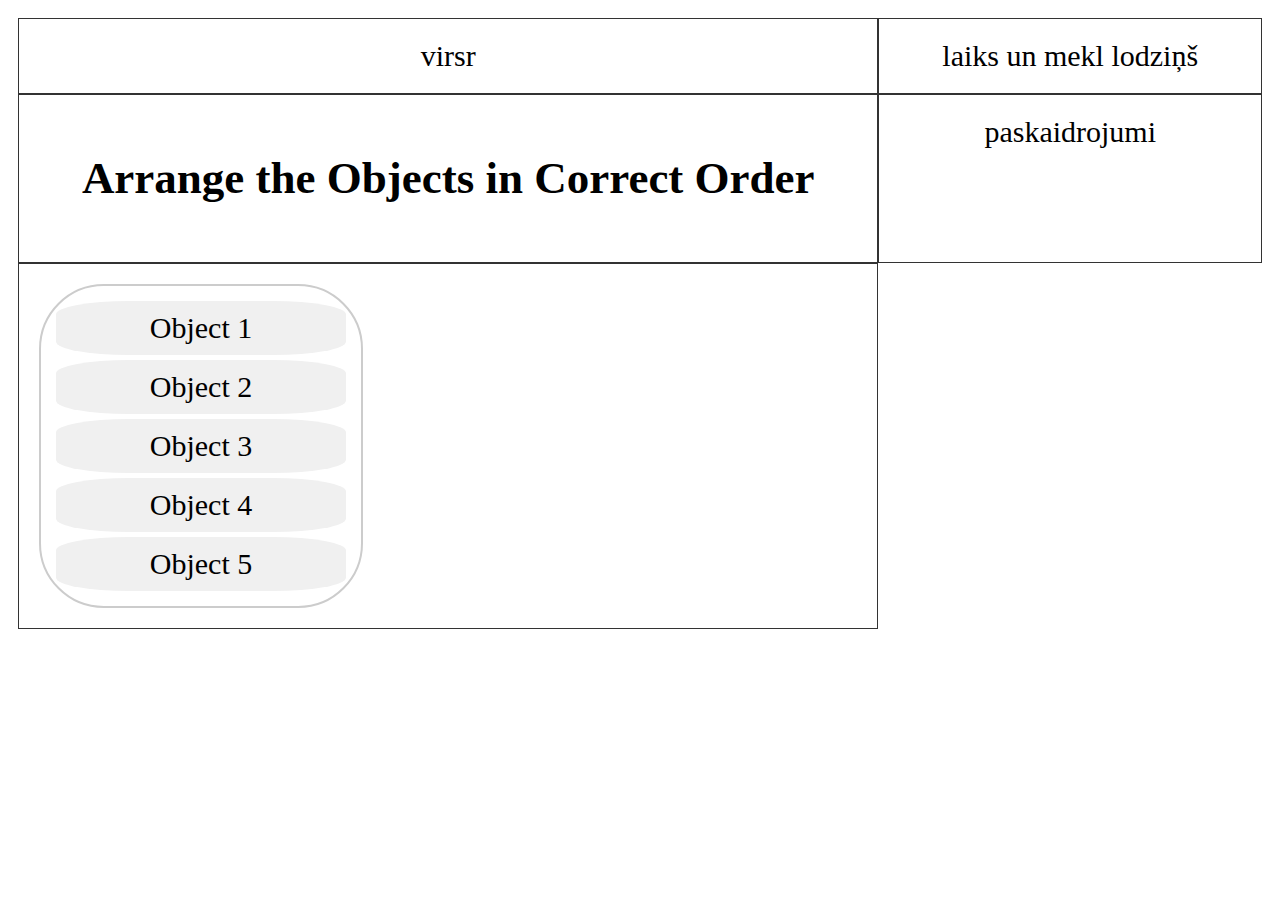
==== lpp2.html @ eb97324a "2 lapas sakums+ tests + grid sakums" ====
<!DOCTYPE html>
<html lang="en">
<head>
    <meta charset="UTF-8">
    <meta name="viewport" content="width=device-width, initial-scale=1.0">
    <title>Tests</title>
    <link rel="stylesheet" href="lpp2.css">
    <link rel="icon" href="/img/favicon.ico"> 
    <link rel="preconnect" href="https://fonts.googleapis.com">
<link rel="preconnect" href="https://fonts.gstatic.com" crossorigin>
<link href="https://fonts.googleapis.com/css2?family=Comfortaa:wght@576&family=Signika:wght@700&display=swap" rel="stylesheet">
</head>
<body>



    <div class="grid-container">
      <div class="grid-item">virsr</div>
      <div class="grid-item">laiks un mekl lodziņš</div>
      <div class="grid-item">    <h2>Arrange the Objects in Correct Order</h2></div>
      <div class="grid-item">paskaidrojumi</div>
      <div class="grid-item">
    <div id="container">
      <div class="draggable" draggable="true">Object 1</div>
      <div class="draggable" draggable="true">Object 2</div>
      <div class="draggable" draggable="true">Object 3</div>
      <div class="draggable" draggable="true">Object 4</div>
      <div class="draggable" draggable="true">Object 5</div>
    </div>
    <div id="message"></div></div>
    </div>
    <script src="lpp2.js"></script>   
</body>
</html>
---- lpp2.css ----
#container {
    width: 300px;
    border: 2px solid #ccc;
    padding: 10px;
    border-radius: 20%;
  }
  
  .draggable {
    margin: 5px;
    padding: 10px;
    background-color: #f0f0f0;
    cursor: pointer;
    border-radius: 25%;
  }
  
  .draggable:hover {
    background-color: #ccc;

  }
  
#message{

}

.grid-container {
    display: grid;
    grid-template-columns: auto auto;
    padding: 10px;
  }
  .grid-item {
    border: 1px solid rgba(0, 0, 0, 0.8);
    padding: 20px;
    font-size: 30px;
    text-align: center;}
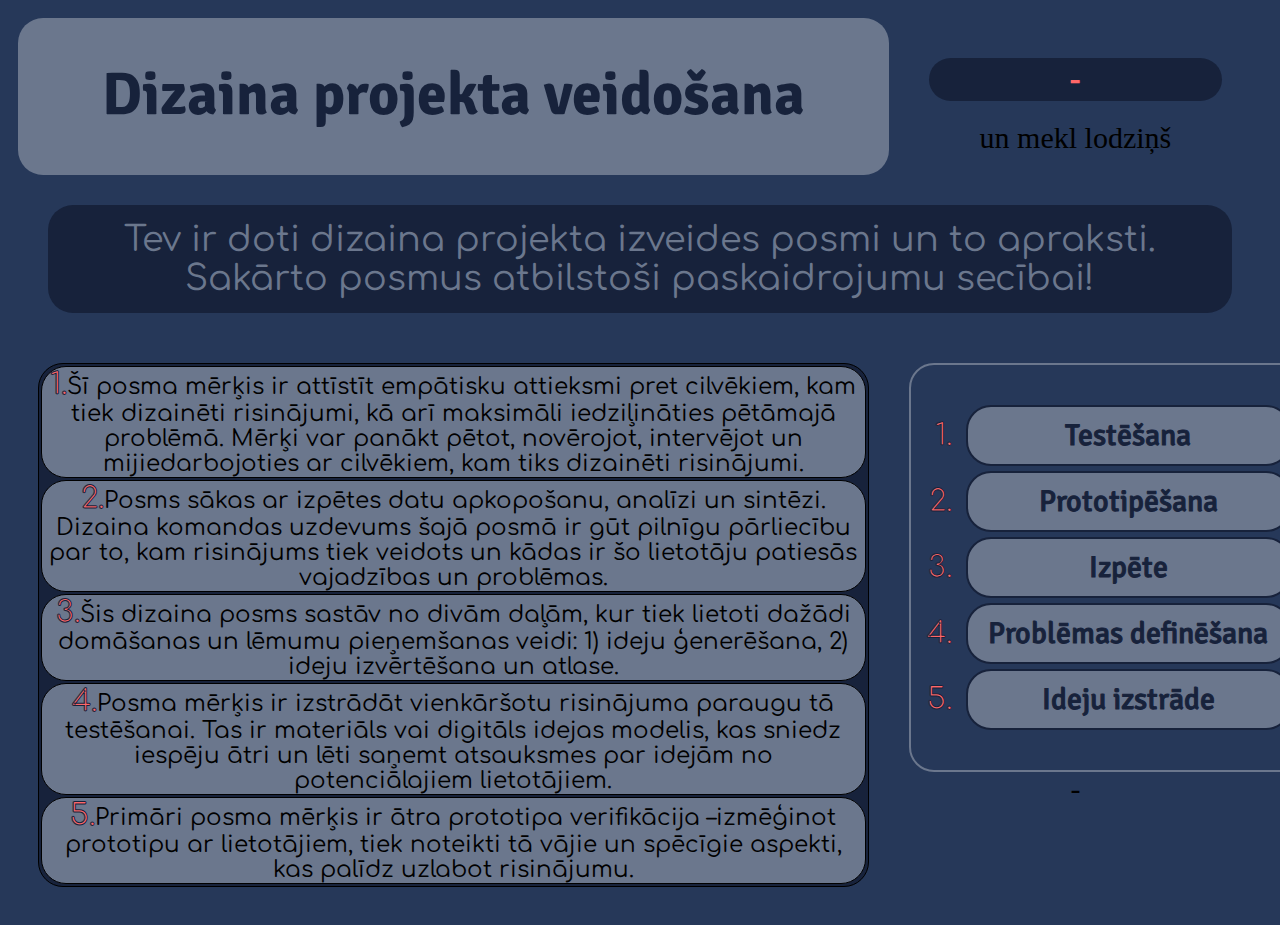
==== commit bec32282: "gandrīz + style" ====
--- a/lpp2.html
+++ b/lpp2.html
@@ -15,20 +15,37 @@
 
 
     <div class="grid-container">
-      <div class="grid-item">virsr</div>
-      <div class="grid-item">laiks un mekl lodziņš</div>
-      <div class="grid-item">    <h2>Arrange the Objects in Correct Order</h2></div>
-      <div class="grid-item">paskaidrojumi</div>
+
+      <div class="grid-item virsrD"><h1>Dizaina projekta veidošana</h1></div>
+
+      <div class="grid-item"><p id="datetime">-</p> un mekl lodziņš</div>
+
+      <div class="grid-item item3"><p class="uzdteksts">Tev ir doti dizaina projekta izveides posmi un to apraksti. Sakārto posmus atbilstoši paskaidrojumu secībai!</p></div>
+
+      <div class="grid-item">
+        <table>
+        <tr><td><span>1.</span>Šī posma mērķis ir attīstīt empātisku attieksmi pret cilvēkiem, kam tiek dizainēti risinājumi, kā arī maksimāli iedziļināties pētāmajā problēmā. Mērķi var panākt pētot, novērojot, intervējot un mijiedarbojoties ar cilvēkiem, kam tiks dizainēti risinājumi.</td></tr>
+        <tr><td><span>2.</span>Posms sākas ar izpētes datu apkopošanu, analīzi un sintēzi. Dizaina komandas uzdevums šajā posmā ir gūt pilnīgu pārliecību par to, kam risinājums tiek veidots un kādas ir šo lietotāju patiesās vajadzības un problēmas.</td></tr>
+        <tr><td><span>3.</span>Šis dizaina posms sastāv no divām daļām, kur tiek lietoti dažādi domāšanas un lēmumu pieņemšanas veidi: 1) ideju ģenerēšana, 2) ideju izvērtēšana un atlase.</td></tr>
+        <tr><td><span>4.</span>Posma mērķis ir izstrādāt vienkāršotu risinājuma paraugu tā testēšanai. Tas ir materiāls vai digitāls idejas modelis, kas sniedz iespēju ātri un lēti saņemt atsauksmes par idejām no potenciālajiem lietotājiem.</td></tr>
+        <tr><td><span>5.</span>Primāri posma mērķis ir ātra prototipa verifikācija –izmēģinot prototipu ar lietotājiem, tiek noteikti tā vājie un spēcīgie aspekti, kas palīdz uzlabot risinājumu.</td></tr>
+        </table>
+      </div>
+      <!-- tests -->
       <div class="grid-item">
     <div id="container">
-      <div class="draggable" draggable="true">Object 1</div>
-      <div class="draggable" draggable="true">Object 2</div>
-      <div class="draggable" draggable="true">Object 3</div>
-      <div class="draggable" draggable="true">Object 4</div>
-      <div class="draggable" draggable="true">Object 5</div>
+      <ol>
+      <li><div class="draggable" draggable="true">Izpēte</div></li>
+      <li><div class="draggable" draggable="true">Problēmas definēšana</div></li>
+      <li><div class="draggable" draggable="true">Ideju izstrāde</div></li>
+      <li><div class="draggable" draggable="true">Prototipēšana</div></li>
+      <li><div class="draggable" draggable="true">Testēšana</div></li>
+      </ol>
     </div>
-    <div id="message"></div></div>
+    <!-- apsveikums -->
+    <div id="message">-</div></div>
+
     </div>
     <script src="lpp2.js"></script>   
 </body>
-</html>+</html>
--- a/lpp2.css
+++ b/lpp2.css
@@ -1,34 +1,105 @@
+body{
+  background: #263859;
+}
+
+#datetime{
+color: #FF6768;
+margin: 20px;
+font-size: 35px;
+font-family: "Signika";
+background-color: #17223B;
+border-radius: 25px;
+}
+
+h1{
+  color: #17223B;
+  margin: 20px;
+  font-size: 60px;
+  font-family: "Signika"; 
+}
+
+.virsrD{
+  background-color: #6B778D;
+  border-radius: 25px;
+}
+
+.uzdteksts{
+  color: #6B778D;
+  margin: 10px;
+  font-size: 35px;
+  font-family: "Comfortaa";
+  padding: 15px;
+  border-radius: 25px;
+  background-color: #17223B;
+}
+
 #container {
-    width: 300px;
-    border: 2px solid #ccc;
+    width: 375px;
+    border: 2px solid #6B778D;
     padding: 10px;
-    border-radius: 20%;
+    border-radius: 25px;
   }
   
   .draggable {
     margin: 5px;
     padding: 10px;
-    background-color: #f0f0f0;
+    background-color: #6B778D;
     cursor: pointer;
-    border-radius: 25%;
+    border-radius: 25px;
+    color: #17223B;
+    border: 2px solid #17223B;
+    font-size: 30px;
+    font-family: "Signika";
   }
   
   .draggable:hover {
-    background-color: #ccc;
+    background-color: #FF6768;
 
   }
   
-#message{
+ol{
 
+  color: #FF6768;
+  -webkit-text-stroke: 1px #17223B;
+  font-size: 30px;
+  font-family: "Comfortaa";
 }
+
+
 
 .grid-container {
     display: grid;
-    grid-template-columns: auto auto;
+    grid-template-columns: 70% 30%;
     padding: 10px;
   }
   .grid-item {
-    border: 1px solid rgba(0, 0, 0, 0.8);
+
     padding: 20px;
     font-size: 30px;
-    text-align: center;}+    text-align: center;}
+
+  .item3{
+    grid-column-start: 1;
+    grid-column-end: 3;
+  }
+  
+  table, th, td {
+    border:1px solid black;
+    border-radius: 25px;
+  }
+
+table{
+  background-color: #17223B;
+}
+th, td {
+  background-color: #6B778D;
+  font-size: 23px;
+  font-family: "Comfortaa";
+}
+
+span{
+  color: #FF6768;
+  -webkit-text-stroke: 1px #17223B;
+  font-size: 30px;
+  font-family: "Comfortaa";
+}
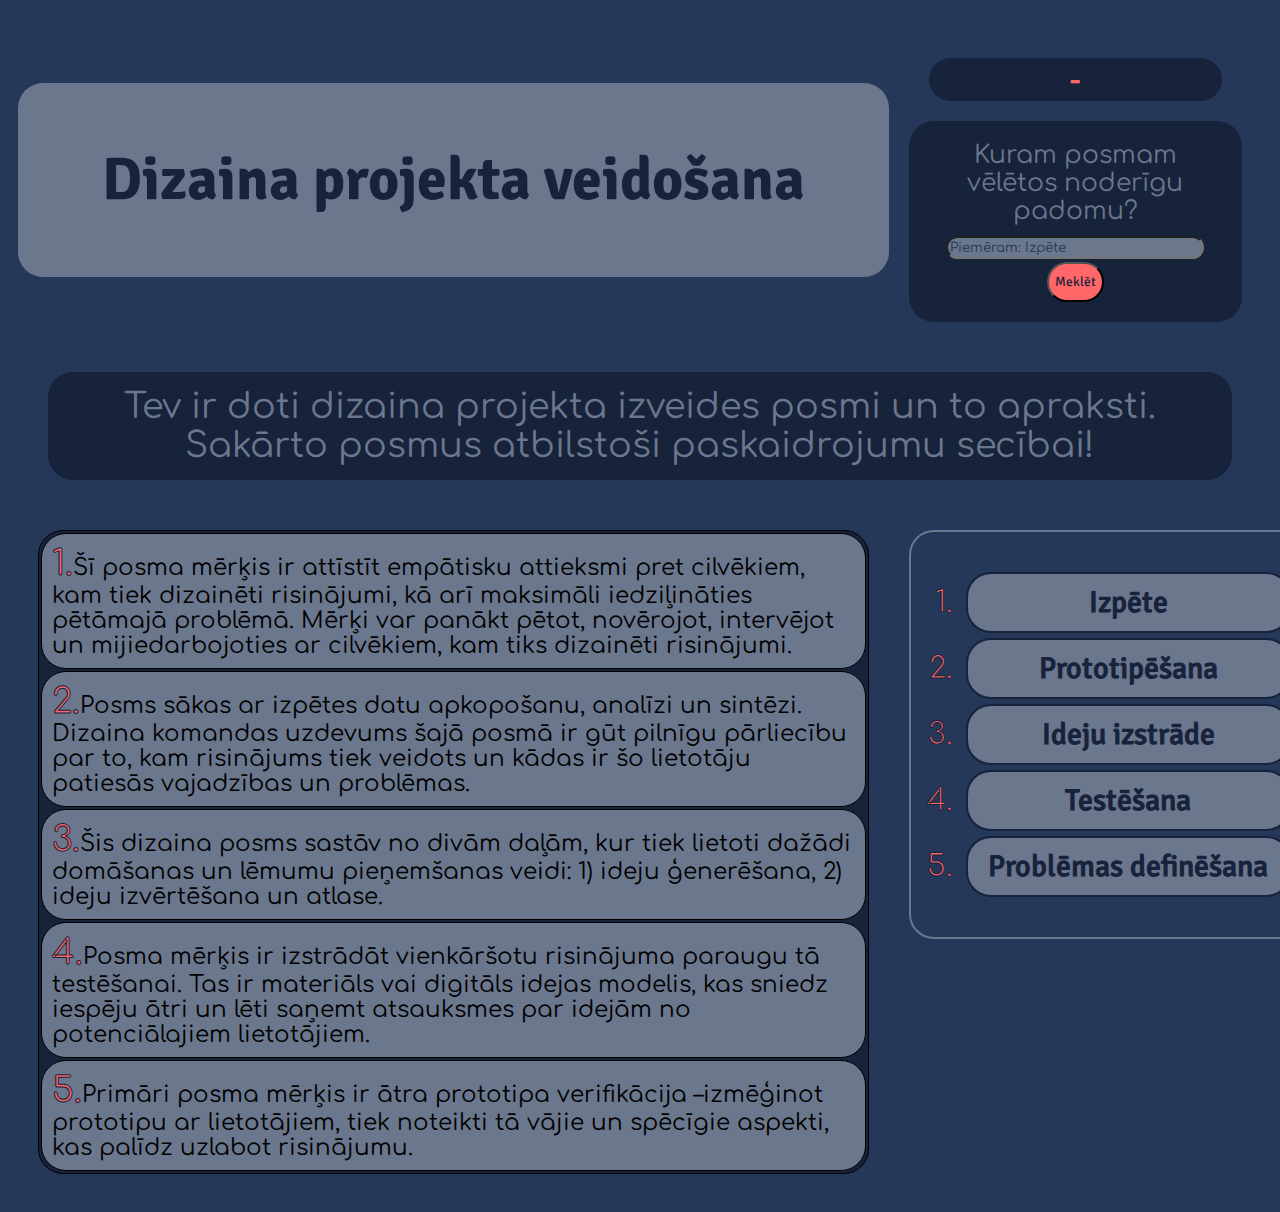
==== commit 9ee23265: "Add files via upload" ====
--- a/lpp2.html
+++ b/lpp2.html
@@ -18,7 +18,13 @@
 
       <div class="grid-item virsrD"><h1>Dizaina projekta veidošana</h1></div>
 
-      <div class="grid-item"><p id="datetime">-</p> un mekl lodziņš</div>
+      <div class="grid-item"><p id="datetime">-</p> 
+        <div class="ievade">
+          <p class="posmJaut">Kuram posmam vēlētos noderīgu padomu?</p>
+          <input type="text" id="ievade" placeholder="Piemēram: Izpēte">
+    <button onclick="mekletais()">Meklēt</button>
+        </div>
+      </div>
 
       <div class="grid-item item3"><p class="uzdteksts">Tev ir doti dizaina projekta izveides posmi un to apraksti. Sakārto posmus atbilstoši paskaidrojumu secībai!</p></div>
 
@@ -43,7 +49,7 @@
       </ol>
     </div>
     <!-- apsveikums -->
-    <div id="message">-</div></div>
+    <div id="message"></div></div>
 
     </div>
     <script src="lpp2.js"></script>   
--- a/lpp2.css
+++ b/lpp2.css
@@ -11,9 +11,11 @@
 border-radius: 25px;
 }
 
+
+
 h1{
   color: #17223B;
-  margin: 20px;
+
   font-size: 60px;
   font-family: "Signika"; 
 }
@@ -21,6 +23,8 @@
 .virsrD{
   background-color: #6B778D;
   border-radius: 25px;
+  height: fit-content;
+  align-self: center;
 }
 
 .uzdteksts{
@@ -86,6 +90,7 @@
   table, th, td {
     border:1px solid black;
     border-radius: 25px;
+    text-align: start;
   }
 
 table{
@@ -95,11 +100,53 @@
   background-color: #6B778D;
   font-size: 23px;
   font-family: "Comfortaa";
+    padding: 10px;
+
+}
+
+#message{
+  color: #FF6768;
+  font-size: 30px;
+  font-family: "Comfortaa";
+  margin: 10px;
 }
 
 span{
   color: #FF6768;
   -webkit-text-stroke: 1px #17223B;
-  font-size: 30px;
+  font-size: 35px;
   font-family: "Comfortaa";
 }
+
+.posmJaut{
+  margin: 0%;
+  font-family: "Comfortaa";
+  font-size: 25px;
+  color: #6B778D;
+}
+
+.ievade{
+  background-color: #17223B;
+  border-radius: 25px;
+  padding: 20px;
+}
+input{
+  background-color: #6B778D;
+  border-radius: 25px;
+  width: 250px;
+  color: #17223B;
+  font-family: "Signika";
+}
+
+::placeholder{
+  color: #263859;
+  font-family: "Comfortaa";
+}
+
+button{
+  border-radius: 25px;
+  height: 40px;
+  background-color: #FF6768;
+  color: #17223B;
+  font-family: "Signika";
+}